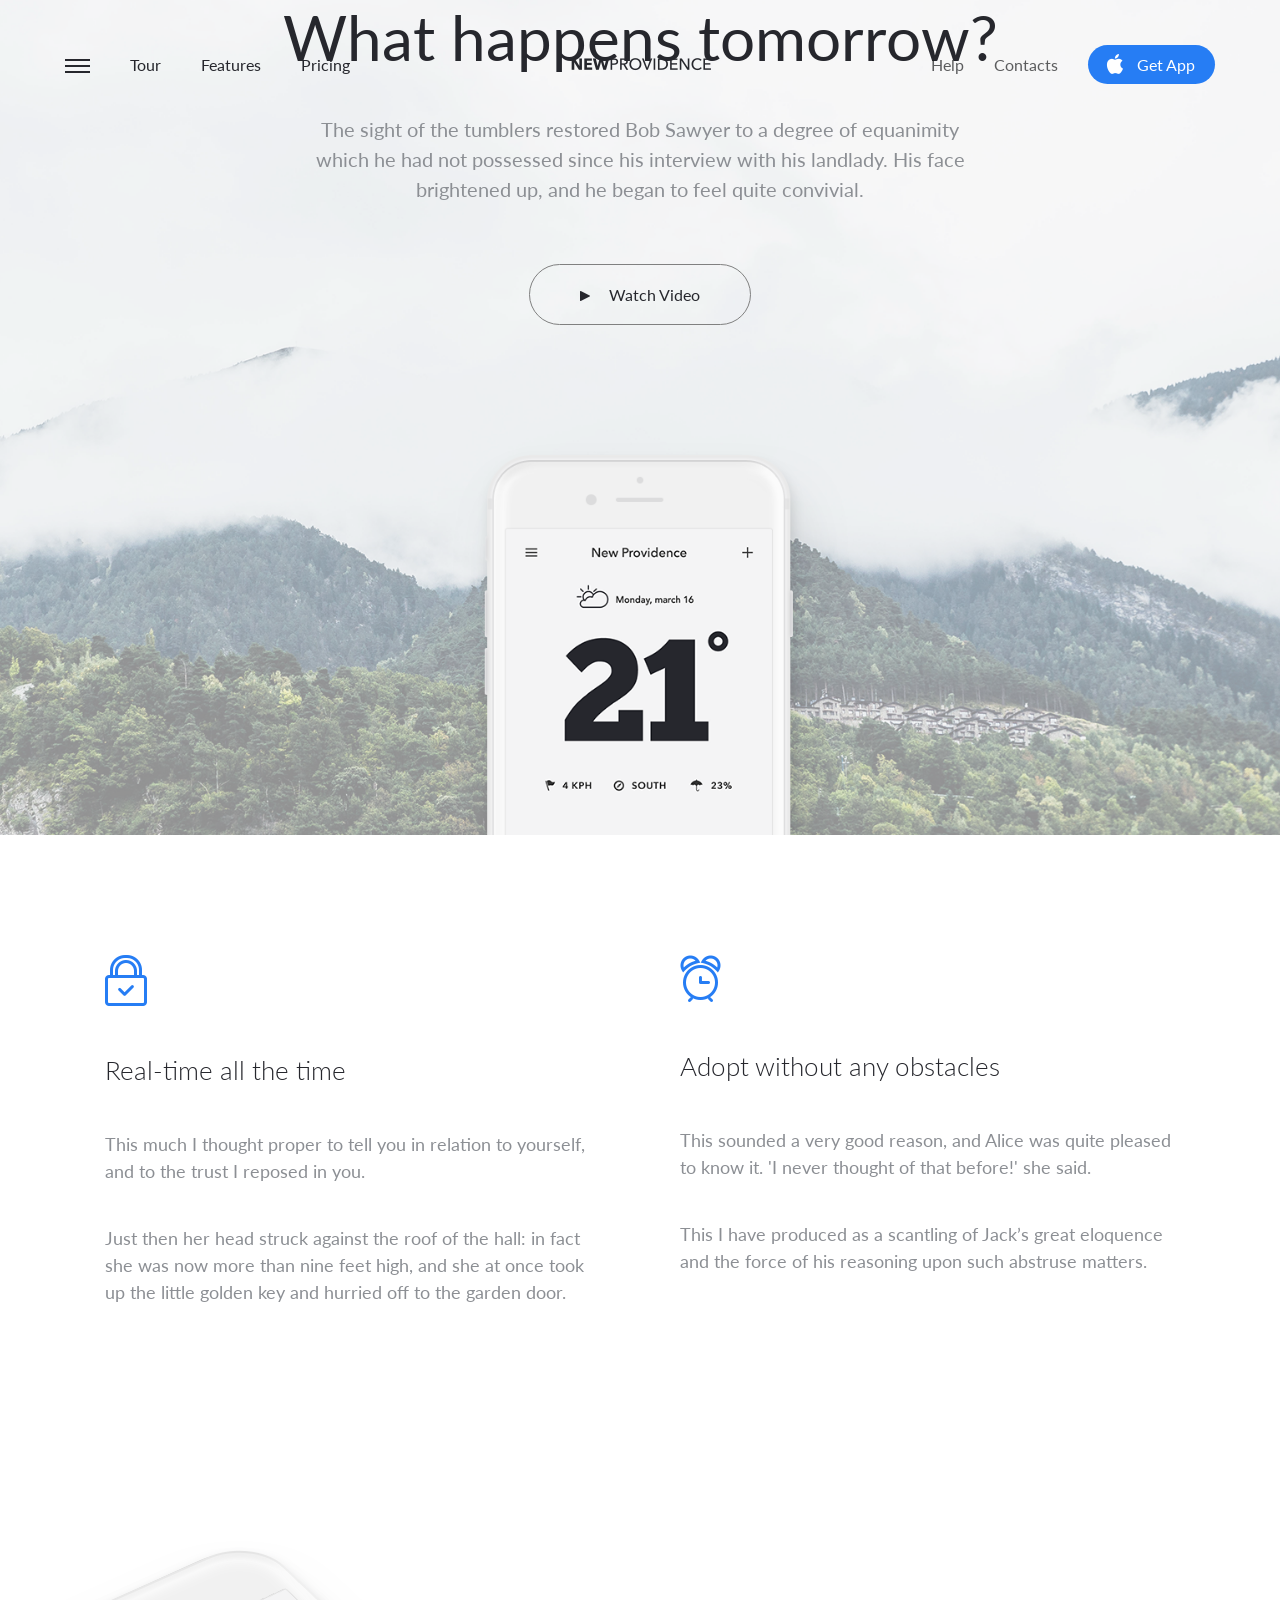
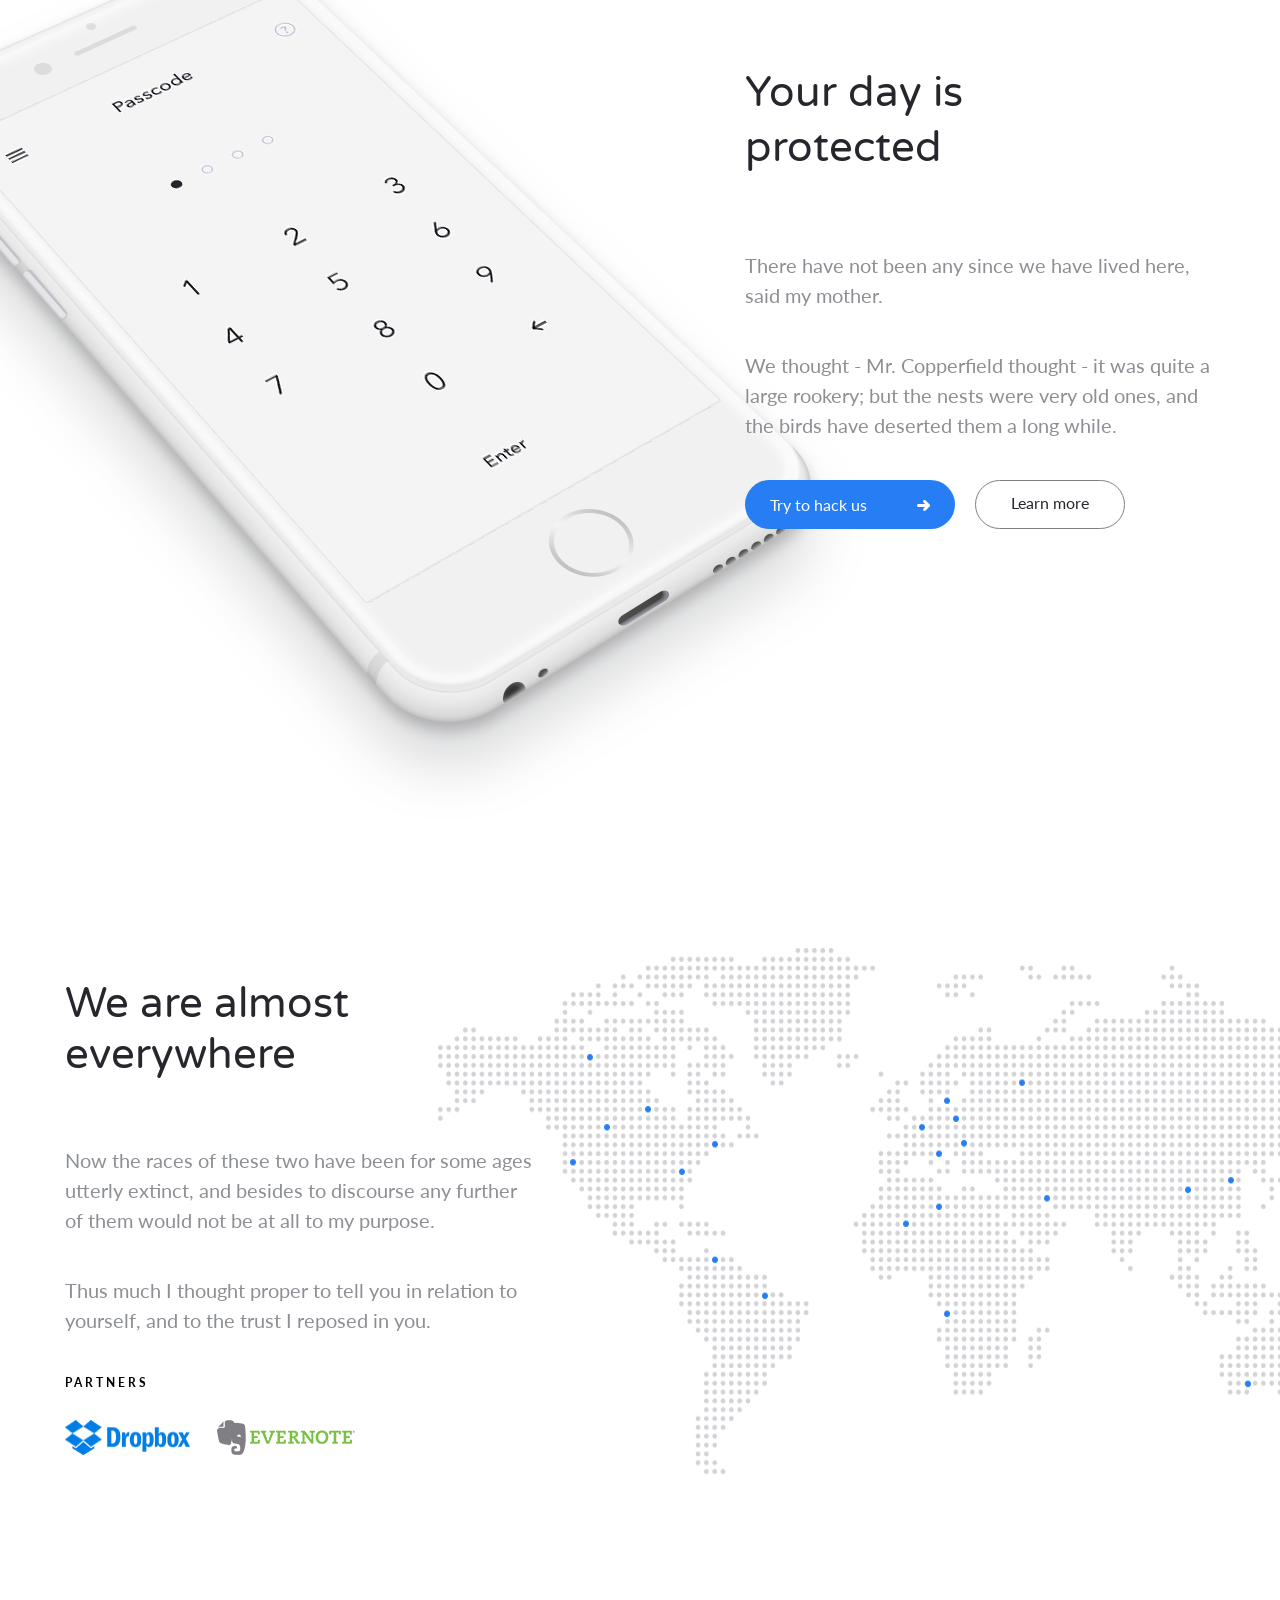
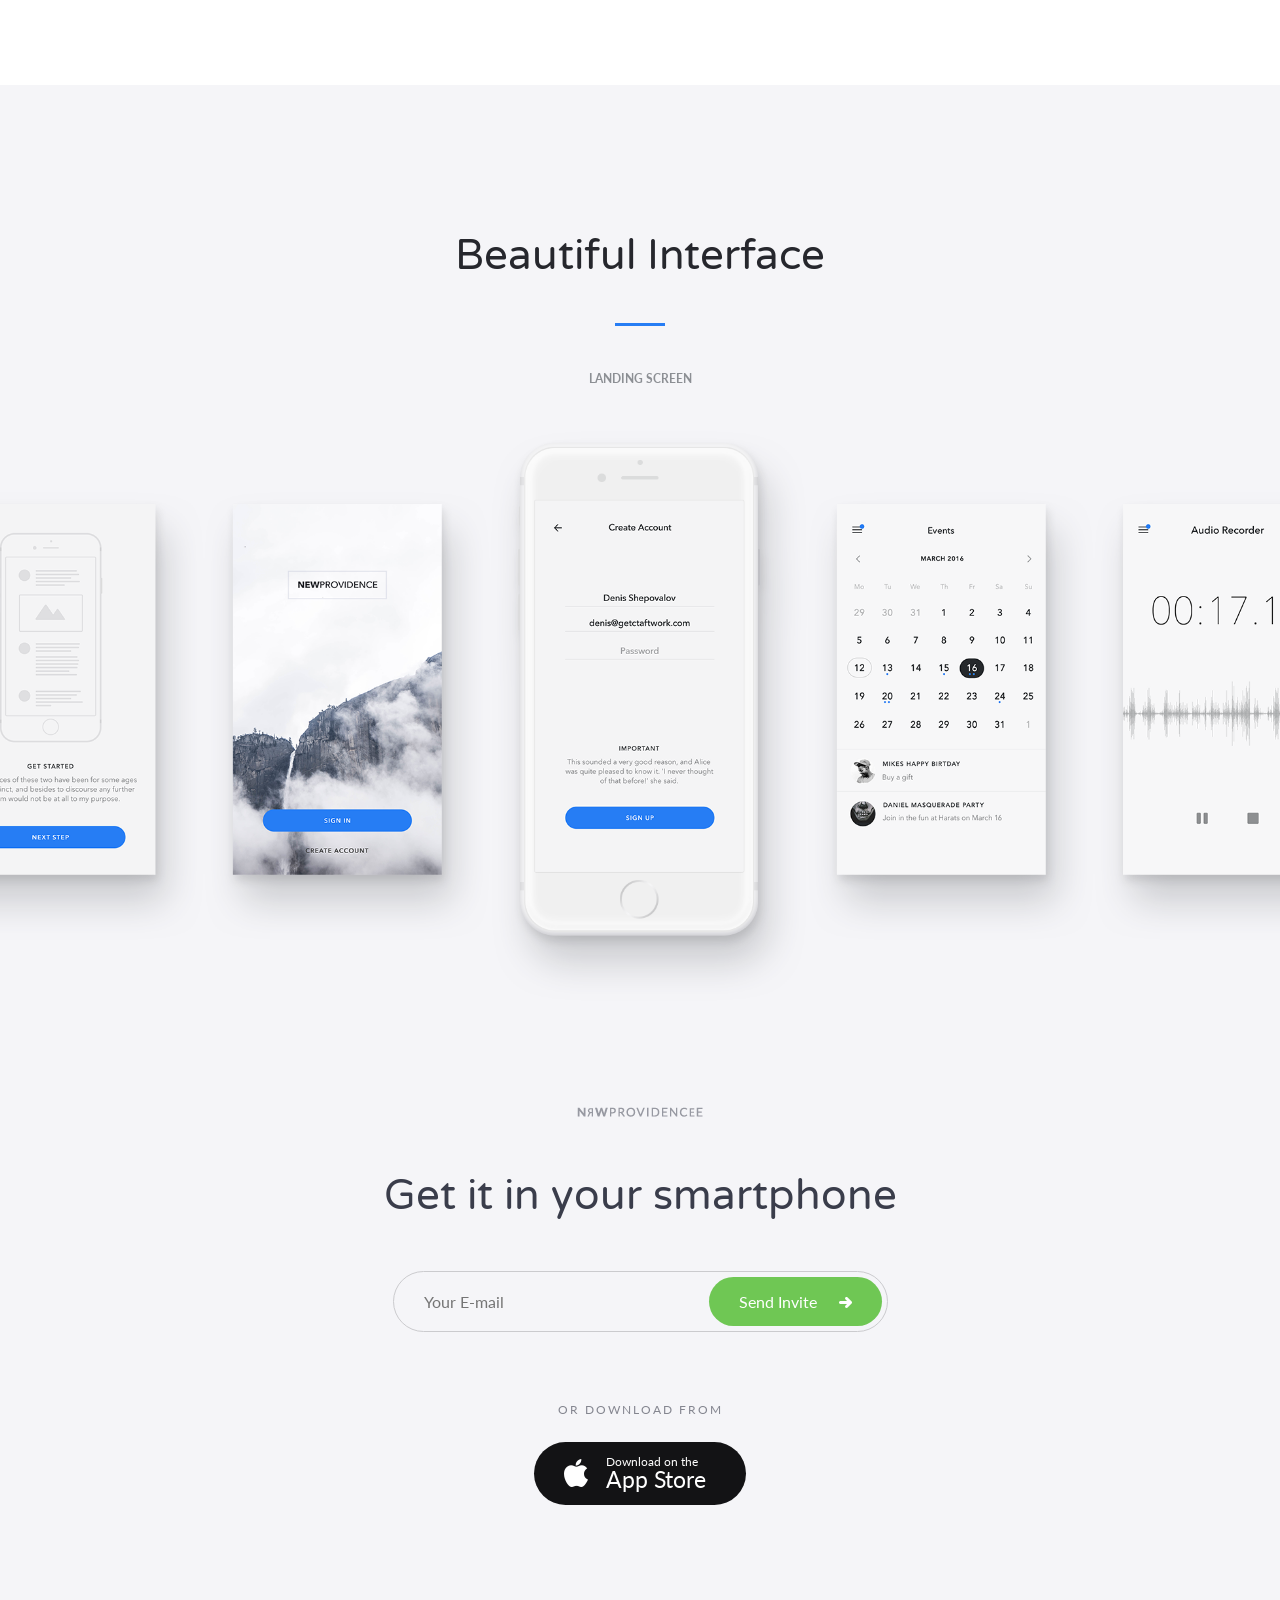
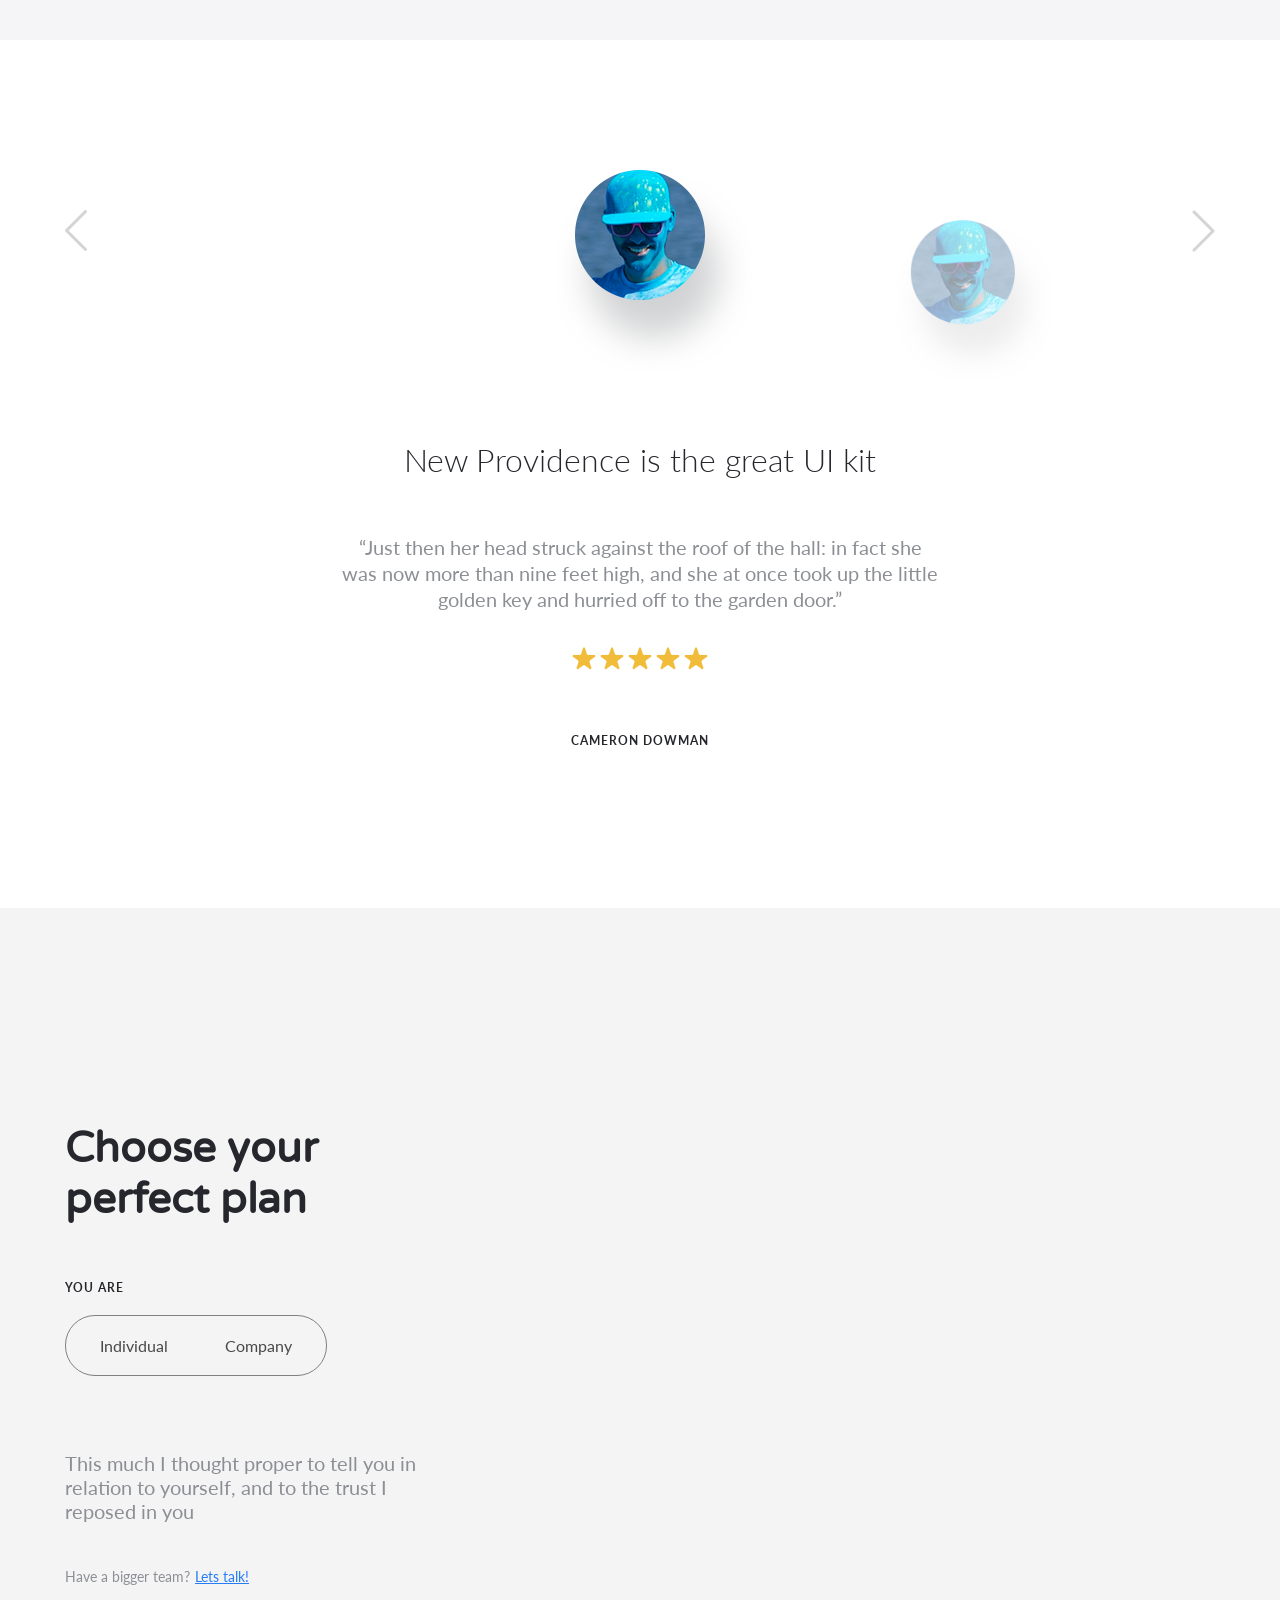
==== new_providence/index.html @ c6e39acb "new_providence" ====
<!DOCTYPE html>
<html lang="en">
<head>
	<meta charset="UTF-8">
	<meta name="viewport" content="width=device-width, initial-scale=1">
	<title>New Providence</title>
	<link rel="stylesheet" href="css/style.css">
	<link href="https://fonts.googleapis.com/css?family=Lato:300,400,700|Varela+Round&display=swap" rel="stylesheet">
</head>
<body class="body">

	<div class="unscroll"></div>

	<div class="header">
		<div class="container">
			<div class="menu__header">
				<div class="menu1">
					<div class="header__burger">
						<div class="burger"></div>
					</div>
					<nav class="menu1__nav">
						<a href="#" onclick="return false" class="menu1__nav-item">Tour</a>
						<a href="#" onclick="return false" class="menu1__nav-item">Features</a>
						<a href="#" onclick="return false" class="menu1__nav-item">Pricing</a>
					</nav>
				</div>
				<div class="logo">
					<img class="logo__img" src="images/NewProvidence.png" alt="" onclick="location.href='#'">
				</div>
				<div class="menu2">
					<nav class="menu2__nav">
						<a href="#" onclick="return false" class="menu2__nav-item">Help</a>
						<a href="#" onclick="return false" class="menu2__nav-item">Contacts</a>
					</nav>
				    <div class="header__btn btn--color" onclick="location.href='#'">
				    	<div class="btn__block">
				    		<img src="images/Apple Icon.png">
				    		<a href="#">Get App</a>
				    	</div>
				    </div>
				</div>
			</div> <!-- /.menu__header -->
		</div> <!-- /.container -->
	</div> <!-- /.header -->

	<div class="intro">
	  	<div class="container">
	  		<div class="intro__inner">
	  			<h1 class="intro__title">What happens tomorrow?</h1>
	  			<div class="intro__text">The sight of the tumblers restored Bob Sawyer to a degree of equanimity which he had not possessed since his interview with his landlady. His face brightened up, and he began to feel quite convivial.</div>
	  			<div class="intro__btn btn--gray">
	  				<div class="intro__btn-block" onclick="videoOn();">
	  					<img src="images/Play Icon.png" alt="">
	  					<a href="#">Watch Video</a>
	  				</div>
	  				<div class="video__block">
	  					<div class="close__block">
	  						<div class="close" onclick="videoOff();"></div>
	  					</div>
	  					<video src="images/video/video.mp4" controls poster="images/priroda.jpg" class="video"></video>
	  				</div>
	  			</div>
	  		</div>
	  	</div> <!-- /.container -->
	</div> <!-- /.intro -->

    <div class="features">
    	<div class="container">
    		<div class="features__inner">
    			<div class="features__item">
    				<img src="images/Lock Icon.png" alt="">
    				<h1 class="features__title">Real-time all the time</h1>
    				<div class="features__text">
    					<p>This much I thought proper to tell you in relation to yourself, and to the trust I reposed in you.</p>
    					<p>Just then her head struck against the roof of the hall: in fact she was now more than nine feet high, and she at once took up the little golden key and hurried off to the garden door.</p>
    				</div>
    			</div>
    			<div class="features__item">
    				<img src="images/Clock Icon.png" alt="">
    				<div class="features__title">Adopt without any obstacles</div>
    				<div class="features__text">
    					<p>This sounded a very good reason, and Alice was quite pleased to know it. 'I never thought of that before!' she said.</p>
    					<p>This I have produced as a scantling of Jack’s great eloquence and the force of his reasoning upon such abstruse matters.</p>
    				</div>
    			</div>    			
    		</div>
    	</div> <!-- /.container -->
    </div> <!-- /.features -->

    <div class="phone">
    	<div class="container">
    		<div class="phone__inner">
    			<div class="phone__content">
    				<h1 class="phone__title">Your day is protected</h1>
	    			<div class="phone__text">
	    				<p>There have not been any since we have lived here, said my mother.</p>
	    				<p>We thought - Mr. Copperfield thought - it was quite a large rookery; but the nests were very old ones, and the birds have deserted them a long while.</p>
	    			</div>
	    			<div class="phone__btns">
	    				<div class="phone__btn1">
	    					<div class="btn1__block">
	    						<a href="#" class="btn1__text">Try to hack us</a>
	    						<img src="images/Arrow Icon.png" alt="">
	    					</div>
	    				</div>
	    				<div class="phone__btn2">
	    					<div class="btn2__block">
	    						<a href="#" class="btn2__text">Learn more</a>
	    					</div>
	    				</div>
	    			</div>
    			</div>
    		</div> <!-- /.phone__inner -->
    	</div> <!-- /.container -->
    	<img src="images/iPhone.png" alt="" class="phone__img">
    </div> <!-- /.phone -->

    <div class="map">
    	<div class="container">
    		<div class="map__inner">
    			<div class="map__content">
    				<h1 class="map__title">We are almost everywhere</h1>
    				<div class="map__text">
    					<p>Now the races of these two have been for some ages utterly extinct, and besides to discourse any further of them would not be at all to my purpose.</p>
    					<p>Thus much I thought proper to tell you in relation to yourself, and to the trust I reposed in you.</p>
    				</div>
    				<div class="partners">
    					<h1>Partners</h1>
    					<div class="partners__fotos">
    						<img src="images/Dropbox Logo.png" alt="">
    						<img src="images/Evernote Logo.png" alt="">
    					</div>
    				</div>
    			</div>
    		</div> <!-- map__inner -->
    	</div> <!-- /.container -->
    	<img src="images/World Map.png" alt="">
    </div> <!-- /.map -->

    <div class="interface">
    	<div class="container">
    		<div class="interface__inner">
    			<div class="interface__inf">
    				<h1 class="interface__title">Beautiful Interface</h1>
    				<div class="interface__subtitle">Landing screen</div>
    			</div>
    		</div>
    	</div> <!-- /.container -->
    	<div class="interface__fotos">
			<div>
    			<img src="images/interfaces/Screen 1.png" alt="">
    		</div>
    		<div>
    			<img src="images/interfaces/Screen 2.png" alt="">
    		</div>
    		<div>
    			<img src="images/interfaces/iPhone 6.png" alt="">
    		</div>
    		<div>
    			<img src="images/interfaces/Screen 3.png" alt="">
    		</div>
    		<div>
    			<img src="images/interfaces/Screen 4.png" alt="">
    		</div>
    	</div> <!-- /.interface__fotos -->
    </div> <!-- /.interface -->

    <div class="purchase">
    	<div class="container">
    		<div class="purchase__inner">
    			<div class="purchase__text">
    				<img src="images/providence.png" alt="" width="126px" height="10px">
    				<h2 class="purchase__title">Get it in your smartphone</h2>
    			</div>
    			<form action="" class="purchase__form">
    				<div>
    					<input type="email" placeholder="Your E-mail" required="" autocomplete="off">
    					<div class="purchase__form-Btn">
							<a href="#" onclick="return false;">Send Invite</a>
							<img src="images/Arrow Icon.png" alt="">
    					</div>
    				</div>
    			</form>
    			<div class="purchase__download">
    				<div class="download__title">Or download from</div>
    				<div class="download__btn">
    					<div class="download__btn-block">
    						<img src="images/Apple Logo.png" alt="" width="24" height="28">
	    					<div class="download__text">
	    						<p class="download__text-p1">Download on the</p>
	    						<p class="download__text-p2">App Store</p>
	    					</div>
    					</div>
    				</div>
    			</div>
    		</div> <!-- /.purchase__inner -->
    	</div> <!-- /.container -->
    </div> <!-- /.purchase -->

    <div class="customers" style="width: 100vw;">
    	<div class="container">
    		<div class="customers__inner">
    			<div class="customers__arrows">
    				<div class="customers__arrow" id="customers__left">
	    				<img src="images/arrowLeft.png" alt="">
	    			</div>
	    			<div class="customers__arrow" id="customers__right">
	    				<img src="images/arrowRight.png" alt="">
	    			</div>
    			</div>
				<div class="customers__items">
					<div class="customers__wrapper">
						<div class="customers__item">
							<div class="customers__avatar">
								<img src="images/Photo.png" alt="">
							</div>
							<div class="customers__title">New Providence is the great UI kit</div>
							<div class="customers__text">
								<div>“Just then her head struck against the roof of the hall: in fact she was now more than nine feet high, and she at once took up the little golden key and hurried off to the garden door.”</div>
							</div>
							<div class="customers__stars">
								<img src="images/Star Icon.png" alt="">
								<img src="images/Star Icon.png" alt="">
								<img src="images/Star Icon.png" alt="">
								<img src="images/Star Icon.png" alt="">
								<img src="images/Star Icon.png" alt="">
							</div>
							<div class="customers__name">Cameron Dowman</div>
						</div>
						<div class="customers__item">
							<div class="customers__avatar">
								<img src="images/Photo.png" alt="">
							</div>
							<div class="customers__title">New Providence is the great UI kit</div>
							<div class="customers__text">
								<div>“Just then her head struck against the roof of the hall: in fact she was now more than nine feet high, and she at once took up the little golden key and hurried off to the garden door.”</div>
							</div>
							<div class="customers__stars">
								<img src="images/Star Icon.png" alt="">
								<img src="images/Star Icon.png" alt="">
								<img src="images/Star Icon.png" alt="">
								<img src="images/Star Icon.png" alt="">
								<img src="images/Star Icon.png" alt="">
							</div>
							<div class="customers__name">Cameron Dowman</div>
						</div>
						<div class="customers__item">
							<div class="customers__avatar">
								<img src="images/Photo.png" alt="">
							</div>
							<div class="customers__title">New Providence is the great UI kit</div>
							<div class="customers__text">
								<div>“Just then her head struck against the roof of the hall: in fact she was now more than nine feet high, and she at once took up the little golden key and hurried off to the garden door.”</div>
							</div>
							<div class="customers__stars">
								<img src="images/Star Icon.png" alt="">
								<img src="images/Star Icon.png" alt="">
								<img src="images/Star Icon.png" alt="">
								<img src="images/Star Icon.png" alt="">
								<img src="images/Star Icon.png" alt="">
							</div>
							<div class="customers__name">Cameron Dowman</div>
						</div>
						<div class="customers__item">
							<div class="customers__avatar">
								<img src="images/Photo.png" alt="">
							</div>
							<div class="customers__title">New Providence is the great UI kit</div>
							<div class="customers__text">
								<div>“Just then her head struck against the roof of the hall: in fact she was now more than nine feet high, and she at once took up the little golden key and hurried off to the garden door.”</div>
							</div>
							<div class="customers__stars">
								<img src="images/Star Icon.png" alt="">
								<img src="images/Star Icon.png" alt="">
								<img src="images/Star Icon.png" alt="">
								<img src="images/Star Icon.png" alt="">
								<img src="images/Star Icon.png" alt="">
							</div>
							<div class="customers__name">Cameron Dowman</div>
						</div>
						<div class="customers__item">
							<div class="customers__avatar">
								<img src="images/Photo.png" alt="">
							</div>
							<div class="customers__title">New Providence is the great UI kit</div>
							<div class="customers__text">
								<div>“Just then her head struck against the roof of the hall: in fact she was now more than nine feet high, and she at once took up the little golden key and hurried off to the garden door.”</div>
							</div>
							<div class="customers__stars">
								<img src="images/Star Icon.png" alt="">
								<img src="images/Star Icon.png" alt="">
								<img src="images/Star Icon.png" alt="">
								<img src="images/Star Icon.png" alt="">
								<img src="images/Star Icon.png" alt="">
							</div>
							<div class="customers__name">Cameron Dowman</div>
						</div>
					</div>	
				</div>
    		</div> <!-- /.customers__inner -->
    	</div> <!-- /.container -->
    </div> <!-- /.customers -->

    <div class="plan">
    	<div class="container">
    		<div class="plan__inner">
    			<div class="plan__choise">
    				<h3 class="plan__title">Choose your perfect plan</h3>
    				<div class="plan__choose">
    					<h2 class="choose__title">You are</h2>
    					<div class="choose__panel">
    						<div class="choose__panel-block">
    							<div class="choise">Individual</div>
    							<div class="choise">Company</div>
    						</div>
    					</div>
    				</div>
    				<div class="plan__text">This much I thought proper to tell you in relation to yourself, and to the trust I reposed in you</div>
    				<div class="plan__communication">Have a bigger team?<a href="#" onclick="return false">Lets talk!</a></div>
    			</div>
    		</div>
    	</div>
    </div>

	<script type = "text/javascript">
		panelBtnsBlock = document.querySelector('.choose__panel-block');
		panelBtnsArray = panelBtnsBlock.getElementsByClassName('choise');
        	
        /*for(var i = 0; i < panelBtnsArray.length; i++){
        	panelBtnsArray.onclick = Choise;
        }*/
        for(item of panelBtnsArray){
        	item.onclick = Choise;
        }
        
        var counter = true;
        function Choise(){
        	if(counter == true){
        		this.id = 'choise__on';
        		counter = false;
        	}else{
        		this.removeAttribute('id');
        		counter = true;
        	}
        } 

		vid = document.querySelector('.video__block');
		field = document.querySelector('.unscroll');
		body = document.querySelector('.body');
		function videoOn(){
            vid.style.display = 'block';
            field.style.display = 'block';
			body.classList.add("fixed");
		}
        function videoOff(){
        	vid.style.display = 'none';
            field.style.display = 'none';
            body.classList.remove("fixed");
        }

        itemIndex = 0;
 
        var left = document.getElementById('customers__left');
        var right = document.getElementById('customers__right')

        custBlock = document.querySelector('.customers__items');
        custItem  = document.querySelector('.customers__item');
        custArray = custBlock.getElementsByClassName('customers__item'); // "." перед классом не пишем
        custWrapper = document.querySelector('.customers__wrapper');
        
        itemsNumber = custArray.length;
        itemWidth = custItem.offsetWidth;
       
        custWrapper.style.width = itemWidth + "px";
        custBlock.style.width = itemWidth*1.8 + "px";
        custWrapper.style.paddingLeft = itemWidth/2.5 + "px";
        
        custArray[1].id = 'customers__grayRight';	

        left.onclick = function(){
        	if(itemIndex != 0){
        		itemIndex--;
        		if(!custArray[itemIndex+1])
        		{
        			custArray[itemIndex].removeAttribute('id');
        			custArray[itemIndex-1].removeAttribute('id');

        			custArray[itemIndex-1].id = 'customers__grayLeft';
        		}else if(!custArray[itemIndex-1])        	
        		{
        			custArray[itemIndex].removeAttribute('id');
 					custArray[itemIndex+1].removeAttribute('id');

        			custArray[itemIndex+1].id = 'customers__grayRight';
        		}else
        		{
        			custArray[itemIndex].removeAttribute('id');
        			custArray[itemIndex-1].removeAttribute('id');
        			custArray[itemIndex+1].removeAttribute('id');

        			custArray[itemIndex-1].id = 'customers__grayLeft';
	        		custArray[itemIndex+1].id = 'customers__grayRight';
        		}
        		custWrapper.style.transform = `translateX(${-itemWidth * itemIndex}px)`;
        	}
        }
        right.onclick = function(){	
        	
        	if(itemIndex != itemsNumber - 1){
        		itemIndex++;
        		if(!custArray[itemIndex + 1]){
        			custArray[itemIndex].removeAttribute('id');
        			custArray[itemIndex-1].removeAttribute('id');

        			custArray[itemIndex-1].id = 'customers__grayLeft';
        		}else 
        		if(!custArray[itemIndex - 1]){
        			custArray[itemIndex].removeAttribute('id');
 					custArray[itemIndex+1].removeAttribute('id');

        			custArray[itemIndex+1].id = 'customers__grayRight';	
        		}else{
        			custArray[itemIndex].removeAttribute('id');
        			custArray[itemIndex-1].removeAttribute('id');
        			custArray[itemIndex+1].removeAttribute('id');

        			custArray[itemIndex-1].id = 'customers__grayLeft';
	        		custArray[itemIndex+1].id = 'customers__grayRight';
        		}
        		custWrapper.style.transform = `translateX(${-itemWidth * itemIndex}px)`;
        	}
        }
	</script>
</body> 
</html>
---- new_providence/css/style.css ----
/* Header //////////////////////////////////////// */
.header {
  position: absolute;
  top: 0;
  left: 0;
  right: 0;
  z-index: 100;
  margin: 0;
  padding: 0;
}

.menu__header {
  position: relative;
  padding-top: 45px;
  display: flex;
  -ms-align-items: center;
  align-items: center;
  background-color: transparent;
}

.menu1 {
  display: flex;
}

.menu1__nav {
  display: flex;
}

.menu1__nav-item {
  margin-right: 40px;
  font-size: 16px;
  text-decoration: none;
  color: #26272d;
  font-weight: 400;
}
.menu1__nav-item:last-child {
  margin-right: 0px;
}
.menu1__nav-item:nth-child(1) {
  margin-left: 40px;
}

.header__burger {
  cursor: pointer;
  position: relative;
  height: 20px;
}

.burger {
  position: absolute;
  width: 25px;
  height: 2px;
  background-color: #26272d;
  position: relative;
  margin-top: 10px;
  text-decoration: none;
  color: #26272d;
  font-weight: 400;
}
.burger:before {
  content: " ";
  position: absolute;
  background-color: #26272d;
  top: -6px;
  width: 25px;
  height: 2px;
}
.burger:after {
  content: " ";
  position: absolute;
  background-color: #26272d;
  top: 6px;
  width: 25px;
  height: 2px;
}

.logo {
  margin: 0 auto;
  cursor: pointer;
}

.menu2 {
  display: flex;
  -ms-align-items: center;
  align-items: center;
}

.menu2__nav {
  display: flex;
}

.menu2__nav-item {
  margin-right: 30px;
  font-size: 16px;
  font-weight: 400;
  text-decoration: none;
  color: #1b1c1e;
  opacity: 0.7;
  transition: opacity 0.1s linear;
}
.menu2__nav-item:hover {
  opacity: 1;
}

.btn--color {
  background-color: #267df4;
  border-radius: 30px;
  cursor: pointer;
  transition: 0.1s background linear;
}
.btn--color:hover {
  background-color: #0a58c4;
}

.btn__block {
  padding: 10px 20px 10px 18px;
}
.btn__block img {
  margin-top: -5px;
  margin-right: 10px;
  vertical-align: middle;
}
.btn__block a {
  text-decoration: none;
  color: #fff;
}

.intro {
  background: url("../images/bg.png") center no-repeat;
  background-size: cover;
  padding-top: 200px;
  margin: 0;
  padding: 0;
}

.intro__inner {
  text-align: center;
}

.intro__title {
  font-size: 62px;
  color: #26272D;
  padding-bottom: 40px;
  font-weight: 400;
}

.intro__text {
  font-size: 20px;
  color: #8c8f94;
  line-height: 1.5;
  padding: 0 230px;
  height: 90px;
  margin-bottom: 60px;
}

.btn--gray {
  background: transparent;
  display: flex;
  justify-content: center;
}

.intro__btn {
  padding-bottom: 510px;
}

.intro__btn-block {
  border-radius: 45px;
  padding: 20px 50px;
  border: 1px solid gray;
  cursor: pointer;
  transition: 0.1s background linear;
}
.intro__btn-block:hover {
  background-color: #c1cbd2;
}
.intro__btn-block img {
  margin-right: 15px;
}
.intro__btn-block a {
  text-decoration: none;
  color: #26272d;
  font-size: 16px;
  font-weight: 400;
}

/* Video */
.video__block {
  display: none;
  position: fixed;
  top: 10%;
  z-index: 1000;
}

.video {
  outline: none;
  width: 100%;
  margin: 0 auto;
}

.unscroll {
  position: absolute;
  top: 0;
  left: 0;
  bottom: 0;
  right: 0;
  display: block;
  z-index: 999;
  background-color: gray;
  opacity: 0.5;
  display: none;
}

.close__block {
  position: absolute;
  right: 0px;
  top: -40px;
}

.close {
  border: 20px solid #000;
  border-radius: 0;
  width: 10px;
  height: 10px;
  position: relative;
  cursor: pointer;
}
.close:before {
  content: "";
  position: absolute;
  height: 25px;
  width: 5px;
  background-color: #fff;
  transform: rotate(45deg);
  border-radius: 5px;
  top: -12px;
  left: -2px;
}
.close:after {
  content: "";
  position: absolute;
  height: 25px;
  width: 5px;
  background-color: #fff;
  transform: rotate(-45deg);
  border-radius: 5px;
  top: -12px;
  left: -2px;
}

.features {
  padding: 120px 0;
}

.features__inner {
  display: flex;
  flex-wrap: wrap;
}

.features__item {
  width: 50%;
  padding: 0 40px;
}

.features__title {
  padding: 45px 0;
  font-size: 26px;
  font-weight: 300;
  color: #26272d;
}

.features__text p {
  padding-bottom: 40px;
  line-height: 1.5;
  font-size: 18px;
  font-weight: 400;
  color: #8c8f94;
}

.phone {
  padding: 125px 0;
  margin: 0;
}

.phone__img {
  margin-top: -50px;
}

.phone__inner {
  display: flex;
  justify-content: space-between;
  position: relative;
}

.phone__content {
  position: absolute;
  right: 0;
}

.phone__title {
  font-family: "Varela Round";
  padding: 75px 0;
  font-size: 42px;
  color: #26272D;
  font-weight: 400;
  width: 234px;
  line-height: 1.3;
}

.phone__text {
  width: 470px;
}
.phone__text p {
  font-size: 20px;
  color: #8c8f94;
  padding-bottom: 40px;
  line-height: 1.5;
}

.phone__btns {
  display: flex;
}

.phone__btn1 {
  background-color: #267DF4;
  border-radius: 35px;
  cursor: pointer;
  transition: background 0.1s linear;
  margin-right: 20px;
}
.phone__btn1:hover {
  background-color: #0a58c4;
}

.btn1__block {
  display: flex;
  padding: 15px 25px;
  -ms-align-items: center;
  align-items: center;
}
.btn1__block a {
  text-decoration: none;
  color: #fff;
  margin-right: 50px;
  font-size: 16px;
  font-weight: 400;
}

.phone__btn2 {
  background-color: #fff;
  border-radius: 35px;
  cursor: pointer;
  border: 1px solid gray;
  transition: background 0.1s linear;
}
.phone__btn2:hover {
  background-color: #d9d9d9;
}

.btn2__block {
  padding: 10px 35px;
}
.btn2__block a {
  text-decoration: none;
  font-size: 16px;
  font-weight: 400;
  color: #26272d;
  vertical-align: middle;
}

.map {
  padding-bottom: 200px;
  position: relative;
  margin: 0;
  padding-left: 0;
  padding-right: 0;
}
.map > img {
  position: absolute;
  right: 0;
  top: 0;
  width: 842px;
  height: 526px;
}

.map__content {
  padding: 30px 0;
}

.map__title {
  font-family: "Varela Round";
  font-size: 42px;
  font-weight: 400;
  color: #26272D;
  padding-bottom: 65px;
  width: 285px;
}

.map__text p {
  font-size: 20px;
  font-weight: 400;
  color: #8c8f94;
  padding-bottom: 40px;
  width: 470px;
  line-height: 1.5;
}

.partners h1 {
  font-size: 12px;
  font-weight: 700;
  text-transform: uppercase;
  padding-bottom: 30px;
  letter-spacing: 3px;
}

.partners__fotos {
  display: flex;
  justify-content: space-between;
  width: 290px;
}
.partners__fotos img {
  cursor: pointer;
}

.interface {
  background-color: #F5F5F8;
  padding: 100px 0;
  margin: 0;
}

.interface__inf {
  text-align: center;
}

.interface__title {
  font-family: "Varela Round";
  font-size: 42px;
  font-weight: 400;
  color: #26272D;
  position: relative;
  padding: 45px 0;
}
.interface__title:before {
  content: "";
  position: absolute;
  width: 50px;
  height: 3px;
  background-color: #267DF4;
  left: 0;
  right: 0;
  bottom: 0;
  margin: auto;
}

.interface__subtitle {
  font-size: 12px;
  font-weight: 700;
  text-transform: uppercase;
  color: #8c8f94;
  padding: 45px 0;
}

.interface__fotos {
  display: flex;
  -ms-align-items: center;
  align-items: center;
  justify-content: space-between;
}
.interface__fotos div img {
  display: block;
  max-width: 100%;
  height: auto;
}

.purchase {
  padding-bottom: 135px;
  background-color: #F5F5F8;
  margin: 0;
  padding-left: 0;
  padding-right: 0;
}

.purchase__inner {
  text-align: center;
}

.purchase__text {
  padding-bottom: 50px;
}

.purchase__title {
  padding-top: 50px;
  font-size: 42px;
  font-weight: 400;
  font-family: "Varela Round";
  color: #3A3D4B;
}

.purchase__form {
  text-align: center;
  display: flex;
  justify-content: center;
  margin-bottom: 70px;
}
.purchase__form > div {
  display: flex;
  border: 1px solid #CBCBCE;
  border-radius: 40px;
  padding: 5px;
  -ms-align-items: center;
  align-items: center;
}
.purchase__form > div input[type=email] {
  font-size: 16px;
  font-weight: 400;
  color: #3a3d4b;
  font-family: "Lato";
  border: none;
  outline: none;
  padding: 15px 5px 15px 25px;
  width: 310px;
  background-color: transparent;
}
.purchase__form > div > div {
  /* btn */
  background-color: #6FC754;
  padding: 15px 30px;
  border-radius: 30px;
  cursor: pointer;
  transition: background 0.1s linear;
}
.purchase__form > div > div:hover {
  background-color: #4c9c33;
}
.purchase__form > div > div a {
  font-size: 16px;
  font-weight: 400;
  color: #fff;
  text-decoration: none;
  margin-right: 18px;
}

.purchase__download {
  display: flex;
  flex-direction: column;
}

.download__title {
  font-size: 12px;
  font-weight: 400;
  text-transform: uppercase;
  letter-spacing: 2px;
  opacity: 0.6;
  color: #3a3d4b;
  padding-bottom: 25px;
}

.download__btn {
  display: flex;
  justify-content: center;
}

.download__btn-block {
  display: flex;
  -ms-align-items: center;
  align-items: center;
  background-color: #131315;
  padding: 14px 30px;
  border-radius: 40px;
  cursor: pointer;
  transition: background 0.1s linear;
}
.download__btn-block:hover {
  background-color: black;
}

.download__text {
  color: #fff;
  padding-left: 18px;
  padding-right: 10px;
  text-align: left;
  line-height: 1;
}
.download__text .download__text-p1 {
  font-size: 12px;
}
.download__text .download__text-p2 {
  font-size: 23px;
}

.customers {
  padding: 130px 0;
  margin: 0;
  width: 100vw;
}

.customers__inner {
  position: relative;
}

.customers__items {
  z-index: 1;
  overflow: hidden;
  margin: 0 auto;
  position: relative;
}

.customers__wrapper {
  display: flex;
  transition: transform 0.4s linear;
}

.customers__item {
  text-align: center;
  z-index: 3;
  transition: 0.4s linear;
  position: relative;
}

.customers__title {
  font-size: 32px;
  font-weight: 300;
  color: #26272d;
  padding-bottom: 55px;
  transition: all 0.2s linear;
}

.customers__avatar {
  padding-bottom: 65px;
  transform: scale(1);
  margin-left: 27px;
  transition: 0.4s linear;
}
.customers__avatar img {
  transition: 0.4s linear;
}

.customers__text {
  transition: all 0.2s linear;
}
.customers__text div {
  font-size: 20px;
  font-weight: 400;
  color: #8c8f94;
  width: 600px;
  padding-bottom: 35px;
  line-height: 1.3;
}

.customers__stars {
  padding-bottom: 60px;
}

.customers__name {
  font-size: 12px;
  font-weight: 700;
  text-transform: uppercase;
  color: #26272d;
  letter-spacing: 1px;
  transition: all 0.2s linear;
}

.customers__arrows {
  position: absolute;
  width: 100%;
  top: 0;
  left: 0;
  right: 0;
}

.customers__arrow {
  position: absolute;
  cursor: pointer;
  display: flex;
  z-index: 5;
  margin-top: 40px;
}

#customers__left {
  left: 0;
}

#customers__right {
  right: 0;
}

#customers__grayLeft {
  z-index: 2;
  padding-top: 30px;
}
#customers__grayLeft .customers__text {
  opacity: 0;
}
#customers__grayLeft .customers__title {
  opacity: 0;
}
#customers__grayLeft .customers__avatar {
  opacity: 0.4;
  transform: translate(280px, 0);
}
#customers__grayLeft .customers__avatar img {
  transform: scale(0.8);
}
#customers__grayLeft .customers__stars {
  opacity: 0;
}
#customers__grayLeft .customers__name {
  opacity: 0;
}

#customers__grayRight {
  z-index: 2;
  padding-top: 30px;
}
#customers__grayRight .customers__text {
  opacity: 0;
}
#customers__grayRight .customers__title {
  opacity: 0;
}
#customers__grayRight .customers__avatar {
  opacity: 0.4;
  transform: translate(-280px, 0);
}
#customers__grayRight .customers__avatar img {
  transform: scale(0.8);
}
#customers__grayRight .customers__stars {
  opacity: 0;
}
#customers__grayRight .customers__name {
  opacity: 0;
}

.plan {
  padding: 180px 0;
  background-color: #F4F4F5;
  margin: 0;
}

.plan__inner {
  display: flex;
  justify-content: space-between;
}

.plan__choise {
  width: 355px;
}

.plan__title {
  font-family: "Varela Round";
  font-size: 42px;
  color: #26272D;
  padding: 35px 0;
}

.plan__choose {
  padding-bottom: 75px;
}

.choose__title {
  font-size: 12px;
  font-weight: 700;
  text-transform: uppercase;
  color: #26272D;
  letter-spacing: 1px;
  padding: 20px 0;
}

.choose__panel {
  background-color: transparent;
  display: flex;
  justify-content: flex-start;
}

.choose__panel-block {
  border: 1px solid gray;
  border-radius: 30px;
  display: flex;
  padding: 5px;
}
.choose__panel-block div {
  padding: 15px 30px;
  opacity: 0.7;
  cursor: pointer;
  background-color: transparent;
  border-radius: 30px;
  width: 125px;
  display: flex;
  justify-content: center;
  transition: background 0.1s linear, box-shadow 0.1s linear, opacity 0.1s linear;
}

#choise__on {
  background-color: #fff;
  opacity: 1;
  box-shadow: 10px 10px 60px 0px #565656;
}

.plan__text {
  font-size: 20px;
  color: #8c8f94;
  padding-bottom: 45px;
}

.plan__communication {
  font-size: 14px;
  color: #8c8f94;
}
.plan__communication a {
  padding-left: 5px;
  color: #267df4;
}
.plan__communication a:active {
  color: #094dab;
}

body {
  margin: 0;
  font-family: "Lato", sans-serif;
}

*,
*:before,
*:after {
  box-sizing: border-box;
}

h1, h2, h3, h4, h5, h6 {
  margin: 0;
}

p {
  margin: 0;
}

.container {
  width: 1170px;
  max-width: 100%;
  margin: 0 auto;
  padding-right: 10px;
  padding-left: 10px;
}

.fixed {
  position: fixed;
  width: 100%;
}
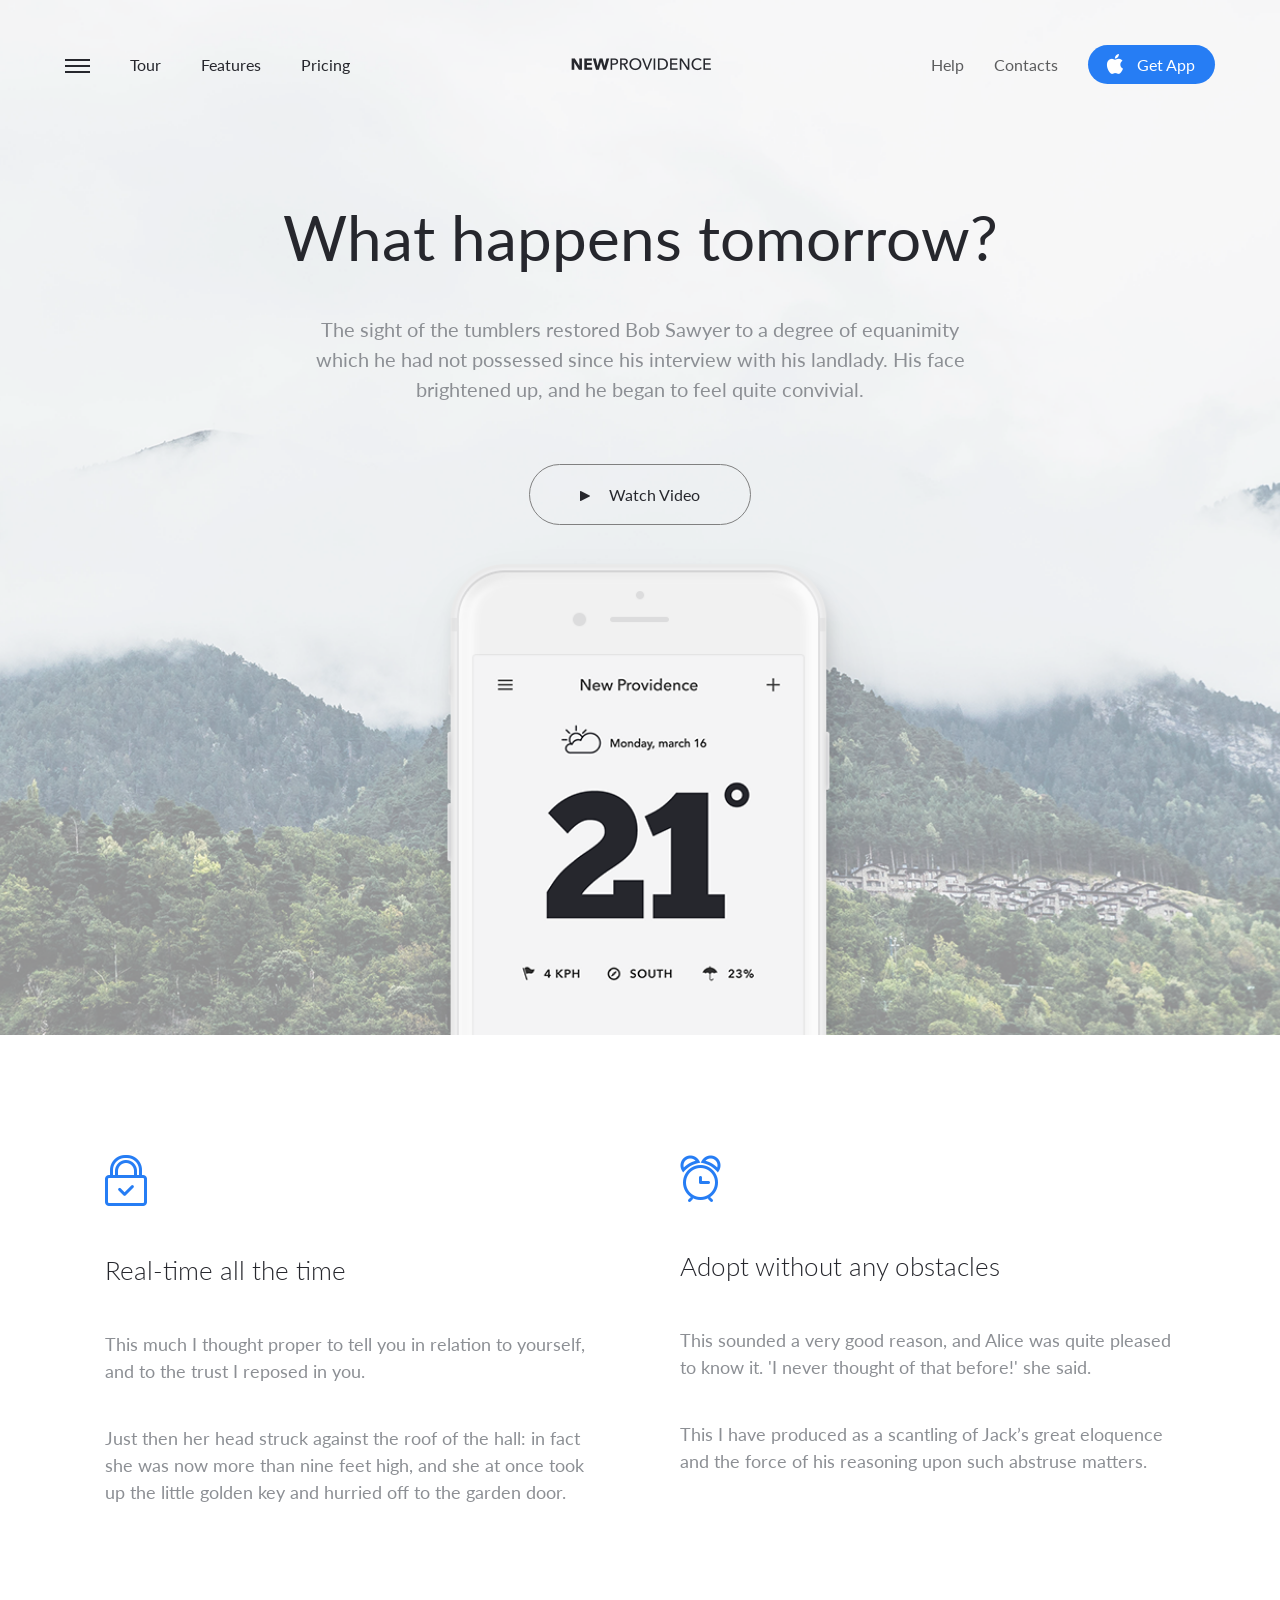
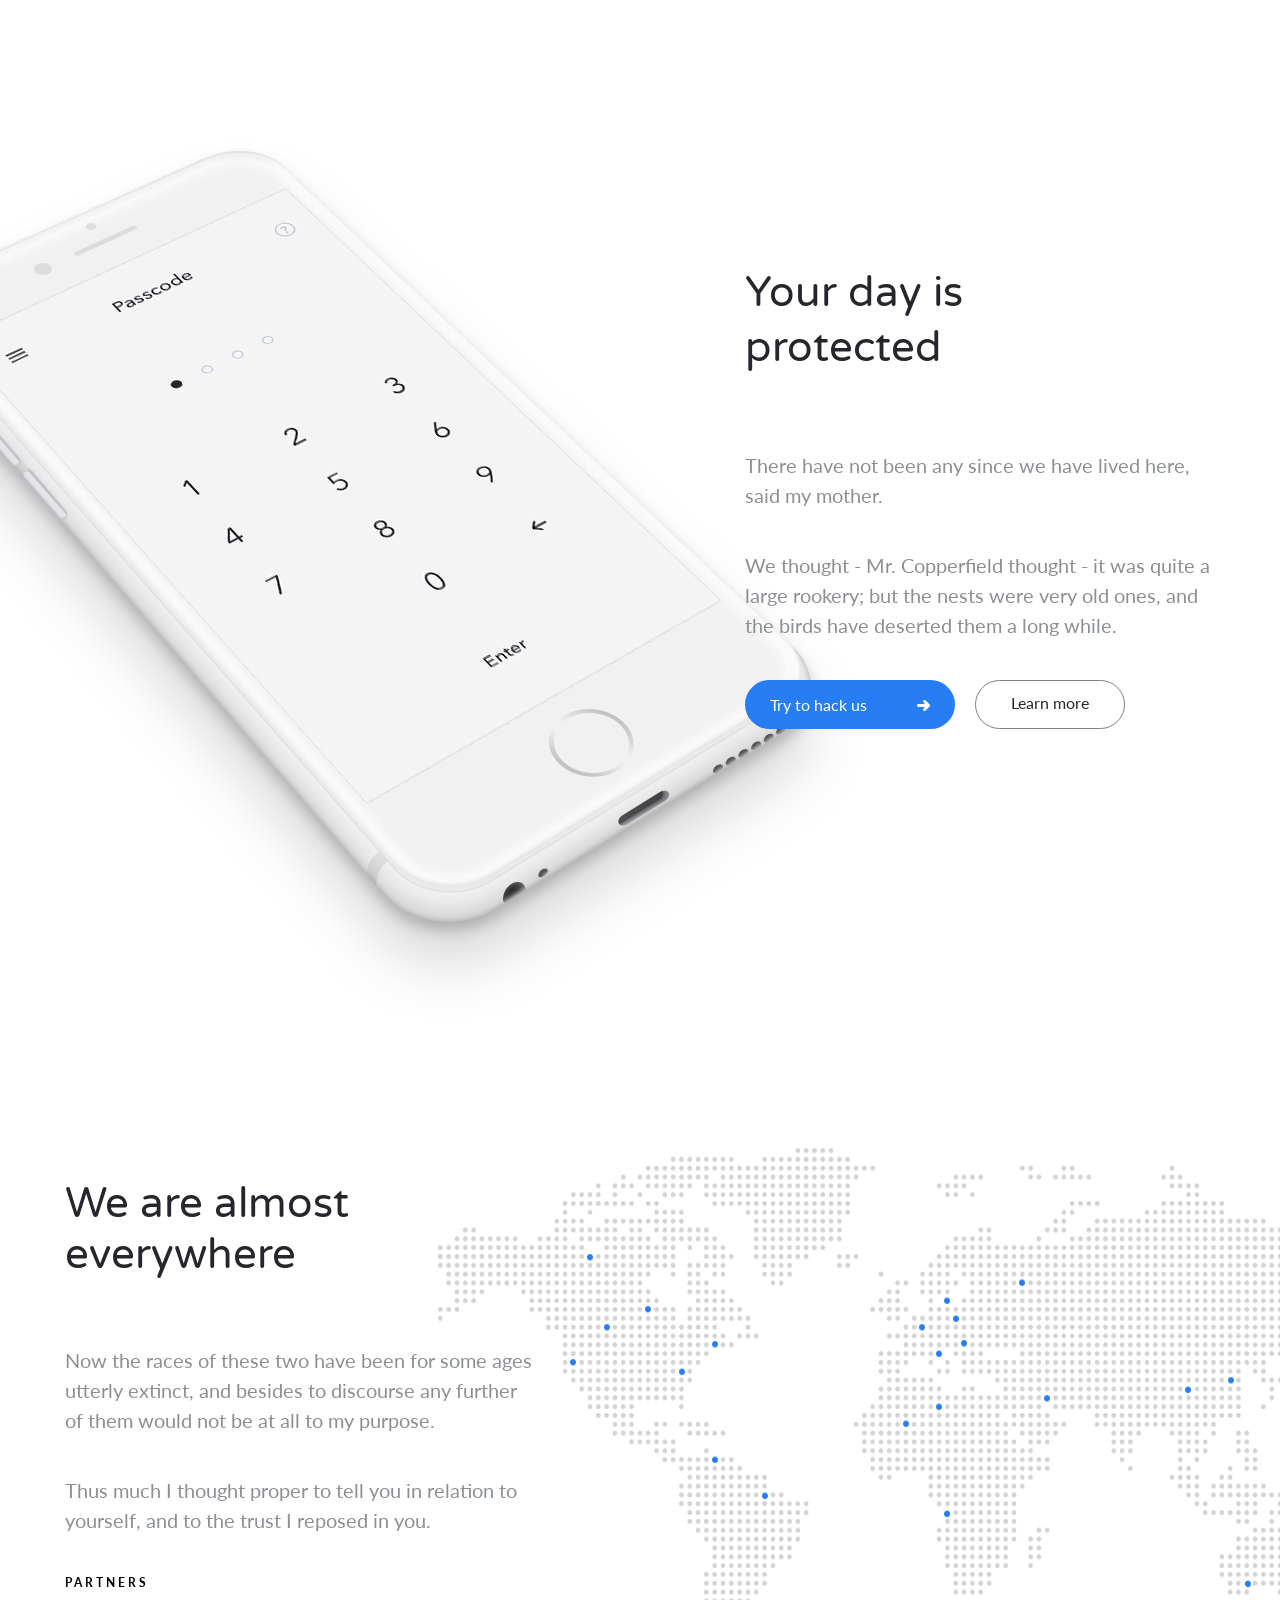
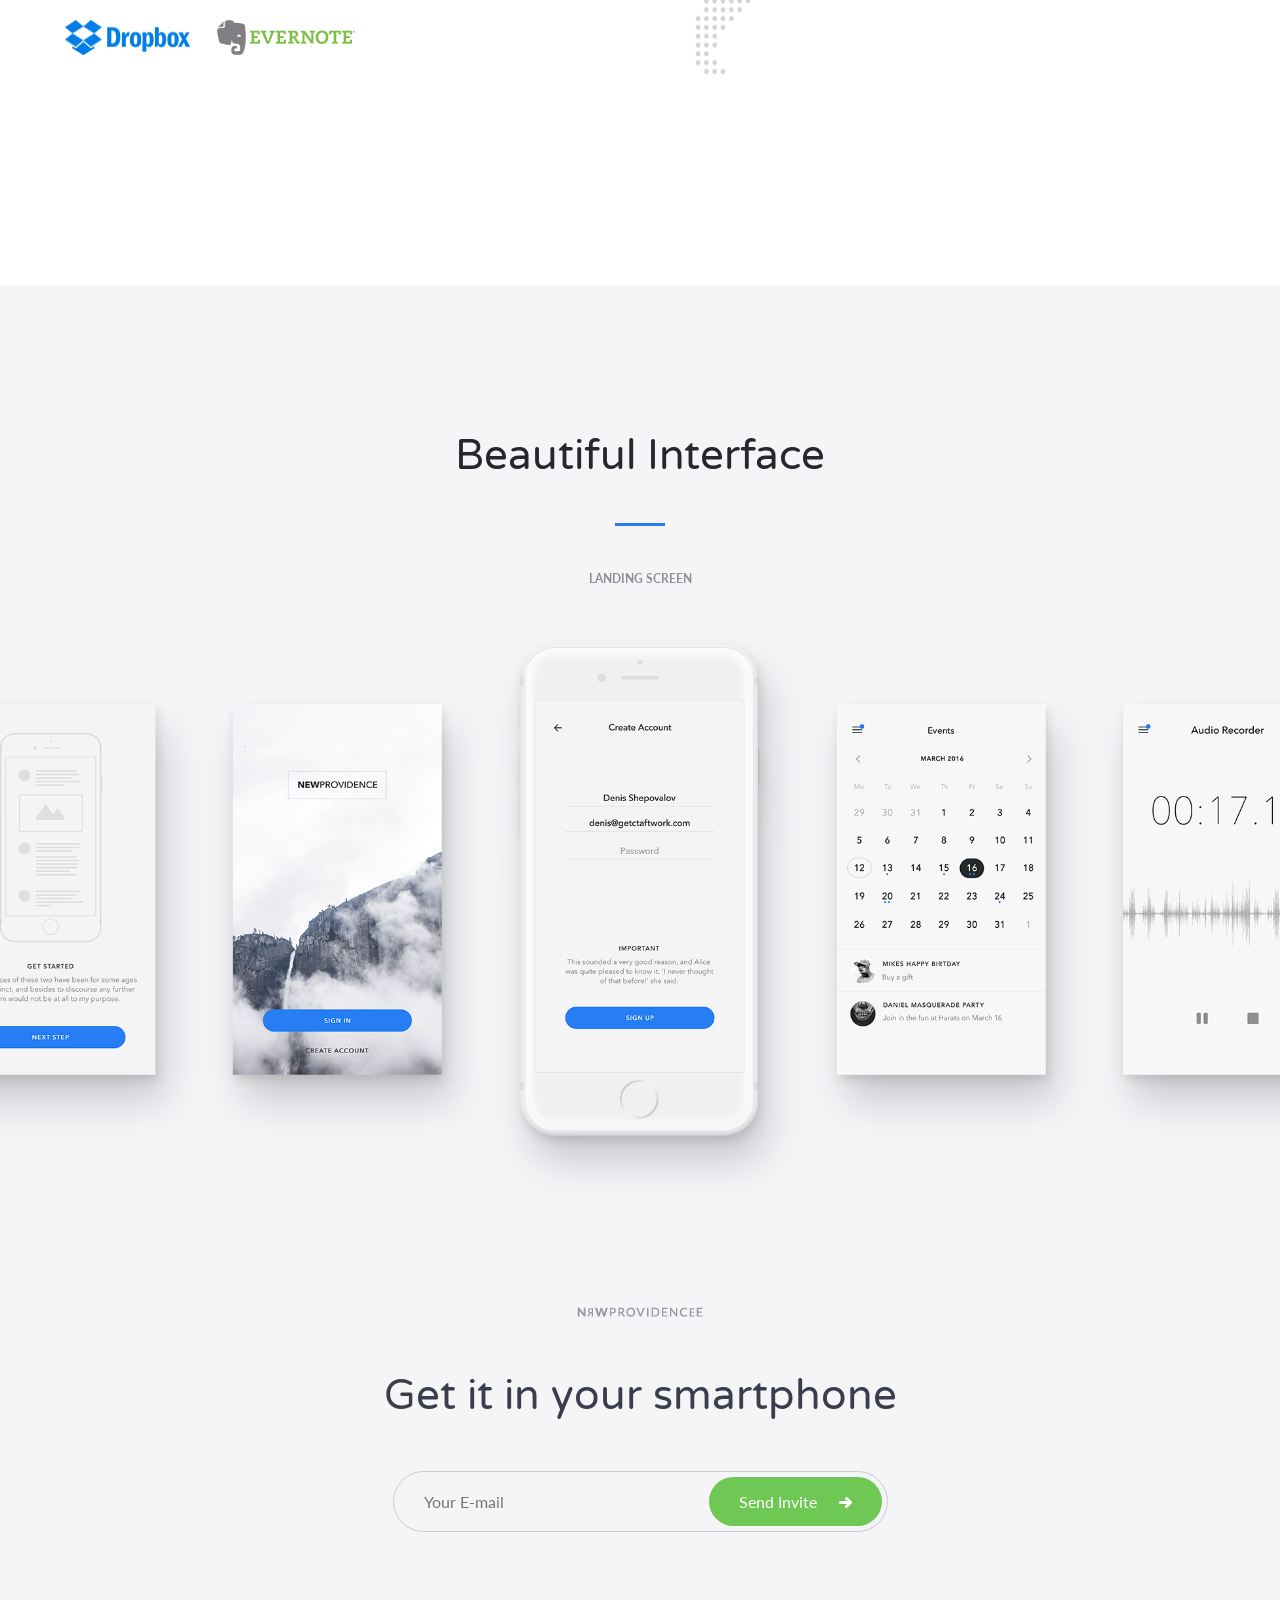
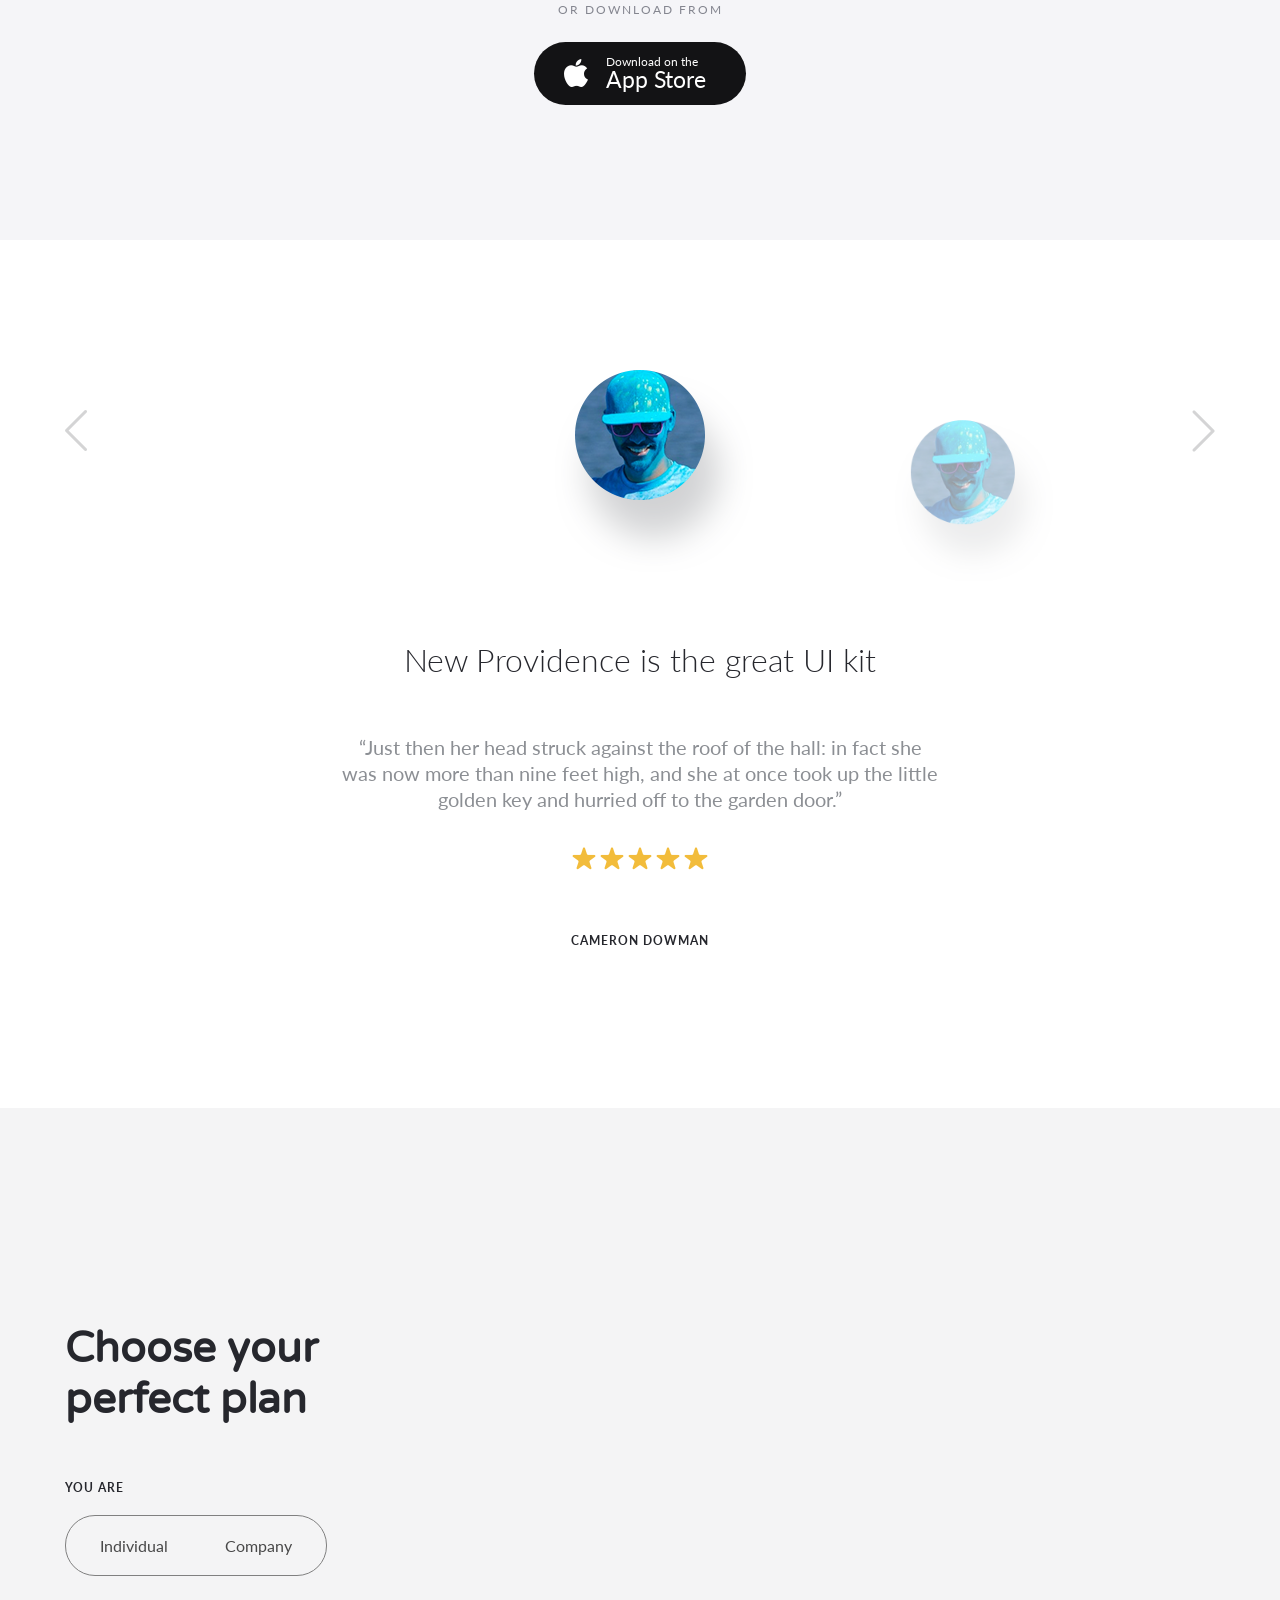
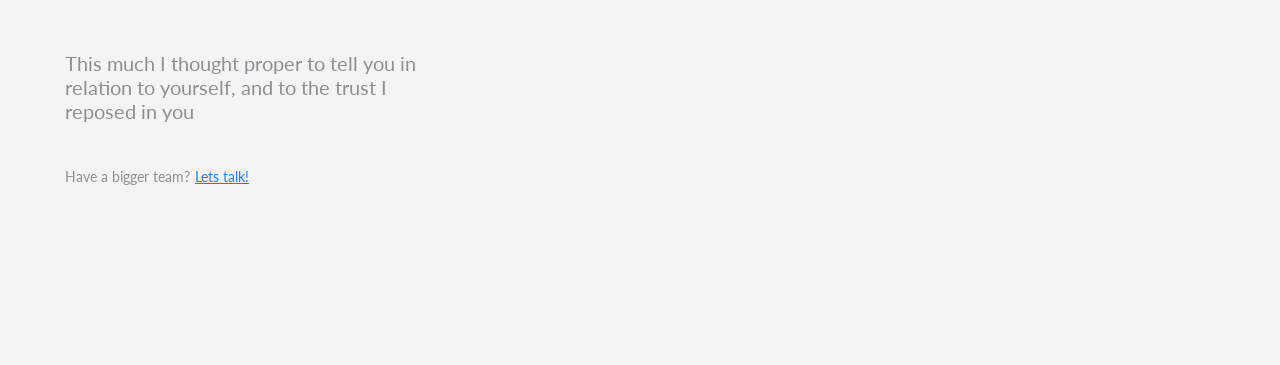
==== commit 42721929: "Update index.html" ====
--- a/new_providence/index.html
+++ b/new_providence/index.html
@@ -197,7 +197,7 @@
     	</div> <!-- /.container -->
     </div> <!-- /.purchase -->
 
-    <div class="customers" style="width: 100vw;">
+    <div class="customers" style="width: 100%;">
     	<div class="container">
     		<div class="customers__inner">
     			<div class="customers__arrows">
@@ -244,57 +244,57 @@
 							</div>
 							<div class="customers__name">Cameron Dowman</div>
 						</div>
-						<div class="customers__item">
-							<div class="customers__avatar">
-								<img src="images/Photo.png" alt="">
-							</div>
-							<div class="customers__title">New Providence is the great UI kit</div>
-							<div class="customers__text">
-								<div>“Just then her head struck against the roof of the hall: in fact she was now more than nine feet high, and she at once took up the little golden key and hurried off to the garden door.”</div>
-							</div>
-							<div class="customers__stars">
-								<img src="images/Star Icon.png" alt="">
-								<img src="images/Star Icon.png" alt="">
-								<img src="images/Star Icon.png" alt="">
-								<img src="images/Star Icon.png" alt="">
-								<img src="images/Star Icon.png" alt="">
-							</div>
-							<div class="customers__name">Cameron Dowman</div>
-						</div>
-						<div class="customers__item">
-							<div class="customers__avatar">
-								<img src="images/Photo.png" alt="">
-							</div>
-							<div class="customers__title">New Providence is the great UI kit</div>
-							<div class="customers__text">
-								<div>“Just then her head struck against the roof of the hall: in fact she was now more than nine feet high, and she at once took up the little golden key and hurried off to the garden door.”</div>
-							</div>
-							<div class="customers__stars">
-								<img src="images/Star Icon.png" alt="">
-								<img src="images/Star Icon.png" alt="">
-								<img src="images/Star Icon.png" alt="">
-								<img src="images/Star Icon.png" alt="">
-								<img src="images/Star Icon.png" alt="">
-							</div>
-							<div class="customers__name">Cameron Dowman</div>
-						</div>
-						<div class="customers__item">
-							<div class="customers__avatar">
-								<img src="images/Photo.png" alt="">
-							</div>
-							<div class="customers__title">New Providence is the great UI kit</div>
-							<div class="customers__text">
-								<div>“Just then her head struck against the roof of the hall: in fact she was now more than nine feet high, and she at once took up the little golden key and hurried off to the garden door.”</div>
-							</div>
-							<div class="customers__stars">
-								<img src="images/Star Icon.png" alt="">
-								<img src="images/Star Icon.png" alt="">
-								<img src="images/Star Icon.png" alt="">
-								<img src="images/Star Icon.png" alt="">
-								<img src="images/Star Icon.png" alt="">
-							</div>
-							<div class="customers__name">Cameron Dowman</div>
-						</div>
+                        <div class="customers__item">
+                            <div class="customers__avatar">
+                                <img src="images/Photo.png" alt="">
+                            </div>
+                            <div class="customers__title">New Providence is the great UI kit</div>
+                            <div class="customers__text">
+                                <div>“Just then her head struck against the roof of the hall: in fact she was now more than nine feet high, and she at once took up the little golden key and hurried off to the garden door.”</div>
+                            </div>
+                            <div class="customers__stars">
+                                <img src="images/Star Icon.png" alt="">
+                                <img src="images/Star Icon.png" alt="">
+                                <img src="images/Star Icon.png" alt="">
+                                <img src="images/Star Icon.png" alt="">
+                                <img src="images/Star Icon.png" alt="">
+                            </div>
+                            <div class="customers__name">Cameron Dowman</div>
+                        </div>
+                        <div class="customers__item">
+                            <div class="customers__avatar">
+                                <img src="images/Photo.png" alt="">
+                            </div>
+                            <div class="customers__title">New Providence is the great UI kit</div>
+                            <div class="customers__text">
+                                <div>“Just then her head struck against the roof of the hall: in fact she was now more than nine feet high, and she at once took up the little golden key and hurried off to the garden door.”</div>
+                            </div>
+                            <div class="customers__stars">
+                                <img src="images/Star Icon.png" alt="">
+                                <img src="images/Star Icon.png" alt="">
+                                <img src="images/Star Icon.png" alt="">
+                                <img src="images/Star Icon.png" alt="">
+                                <img src="images/Star Icon.png" alt="">
+                            </div>
+                            <div class="customers__name">Cameron Dowman</div>
+                        </div>
+                        <div class="customers__item">
+                            <div class="customers__avatar">
+                                <img src="images/Photo.png" alt="">
+                            </div>
+                            <div class="customers__title">New Providence is the great UI kit</div>
+                            <div class="customers__text">
+                                <div>“Just then her head struck against the roof of the hall: in fact she was now more than nine feet high, and she at once took up the little golden key and hurried off to the garden door.”</div>
+                            </div>
+                            <div class="customers__stars">
+                                <img src="images/Star Icon.png" alt="">
+                                <img src="images/Star Icon.png" alt="">
+                                <img src="images/Star Icon.png" alt="">
+                                <img src="images/Star Icon.png" alt="">
+                                <img src="images/Star Icon.png" alt="">
+                            </div>
+                            <div class="customers__name">Cameron Dowman</div>
+                        </div>
 					</div>	
 				</div>
     		</div> <!-- /.customers__inner -->
--- a/new_providence/css/style.css
+++ b/new_providence/css/style.css
@@ -130,7 +130,8 @@
   background-size: cover;
   padding-top: 200px;
   margin: 0;
-  padding: 0;
+  padding-left: 0;
+  padding-right: 0;
 }
 
 .intro__inner {
@@ -590,11 +591,12 @@
 .customers {
   padding: 130px 0;
   margin: 0;
-  width: 100vw;
+  width: 100%;
 }
 
 .customers__inner {
   position: relative;
+  width: 100%;
 }
 
 .customers__items {
